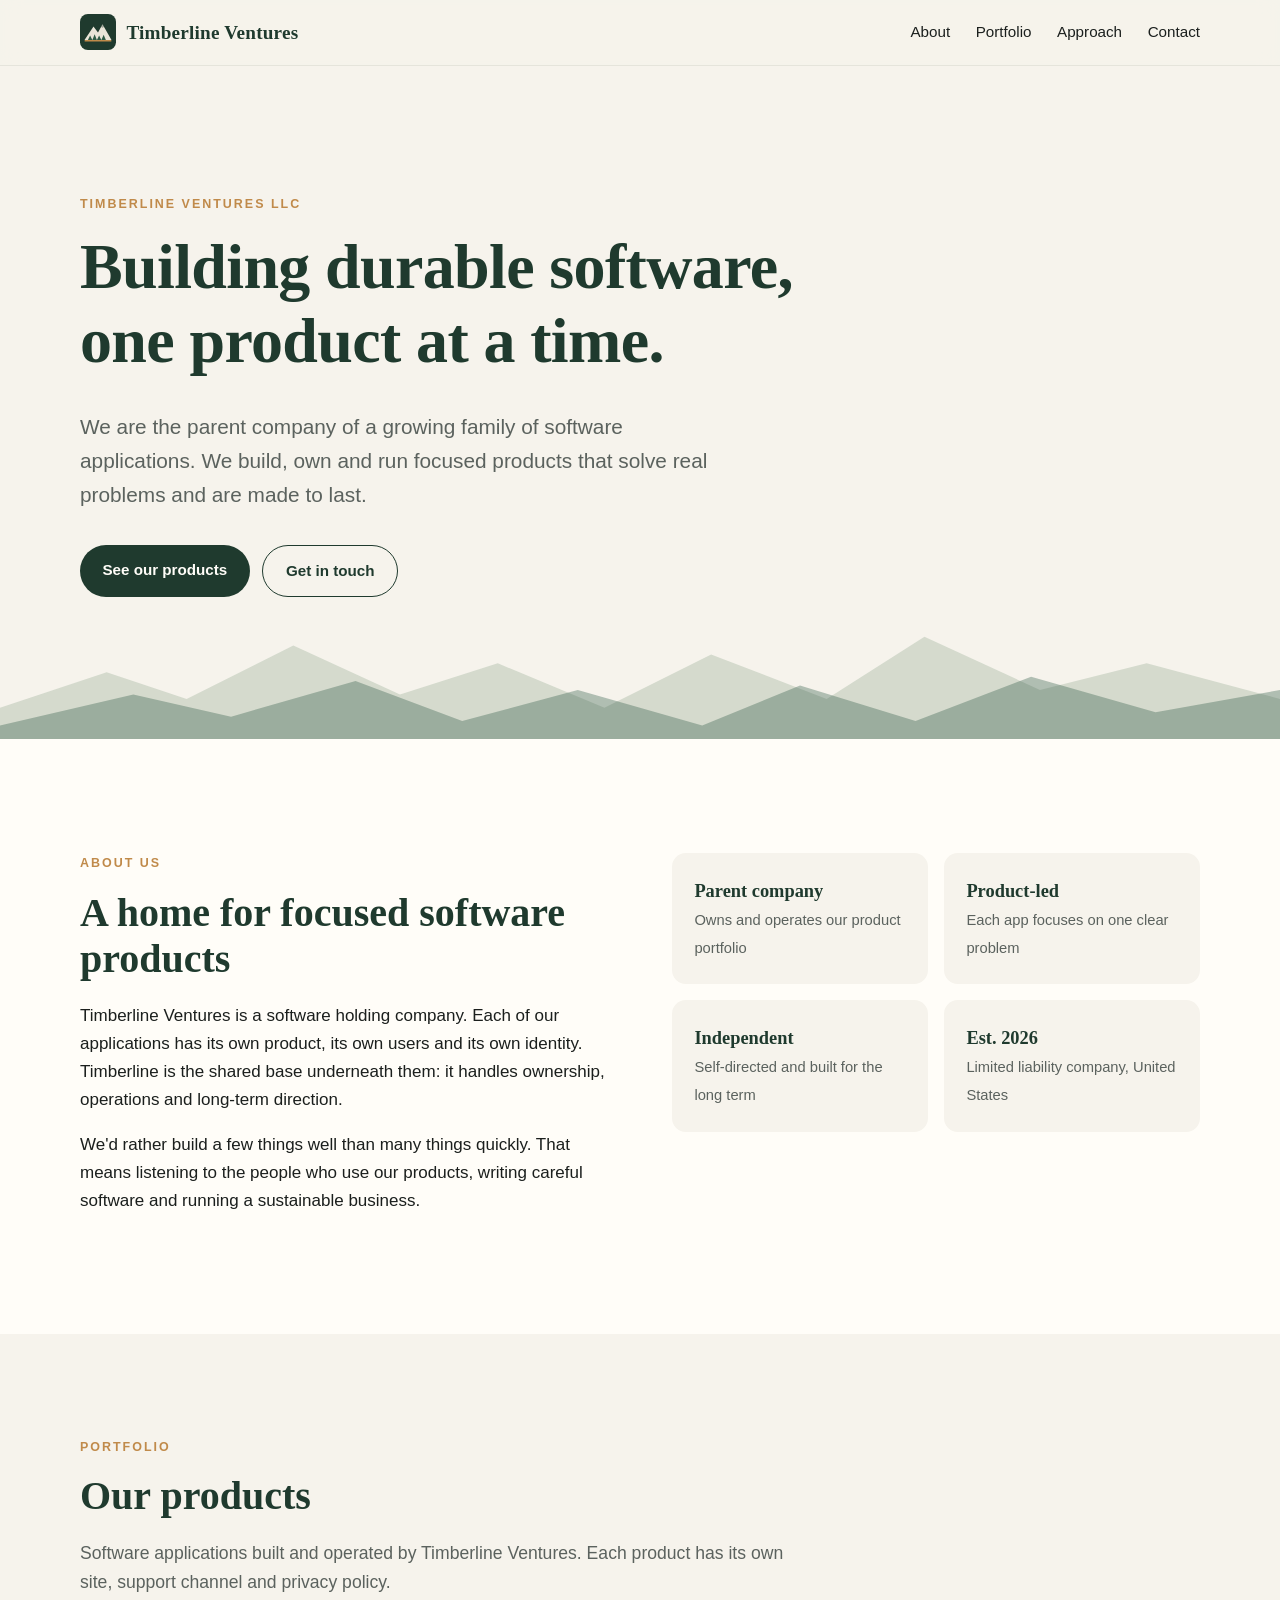
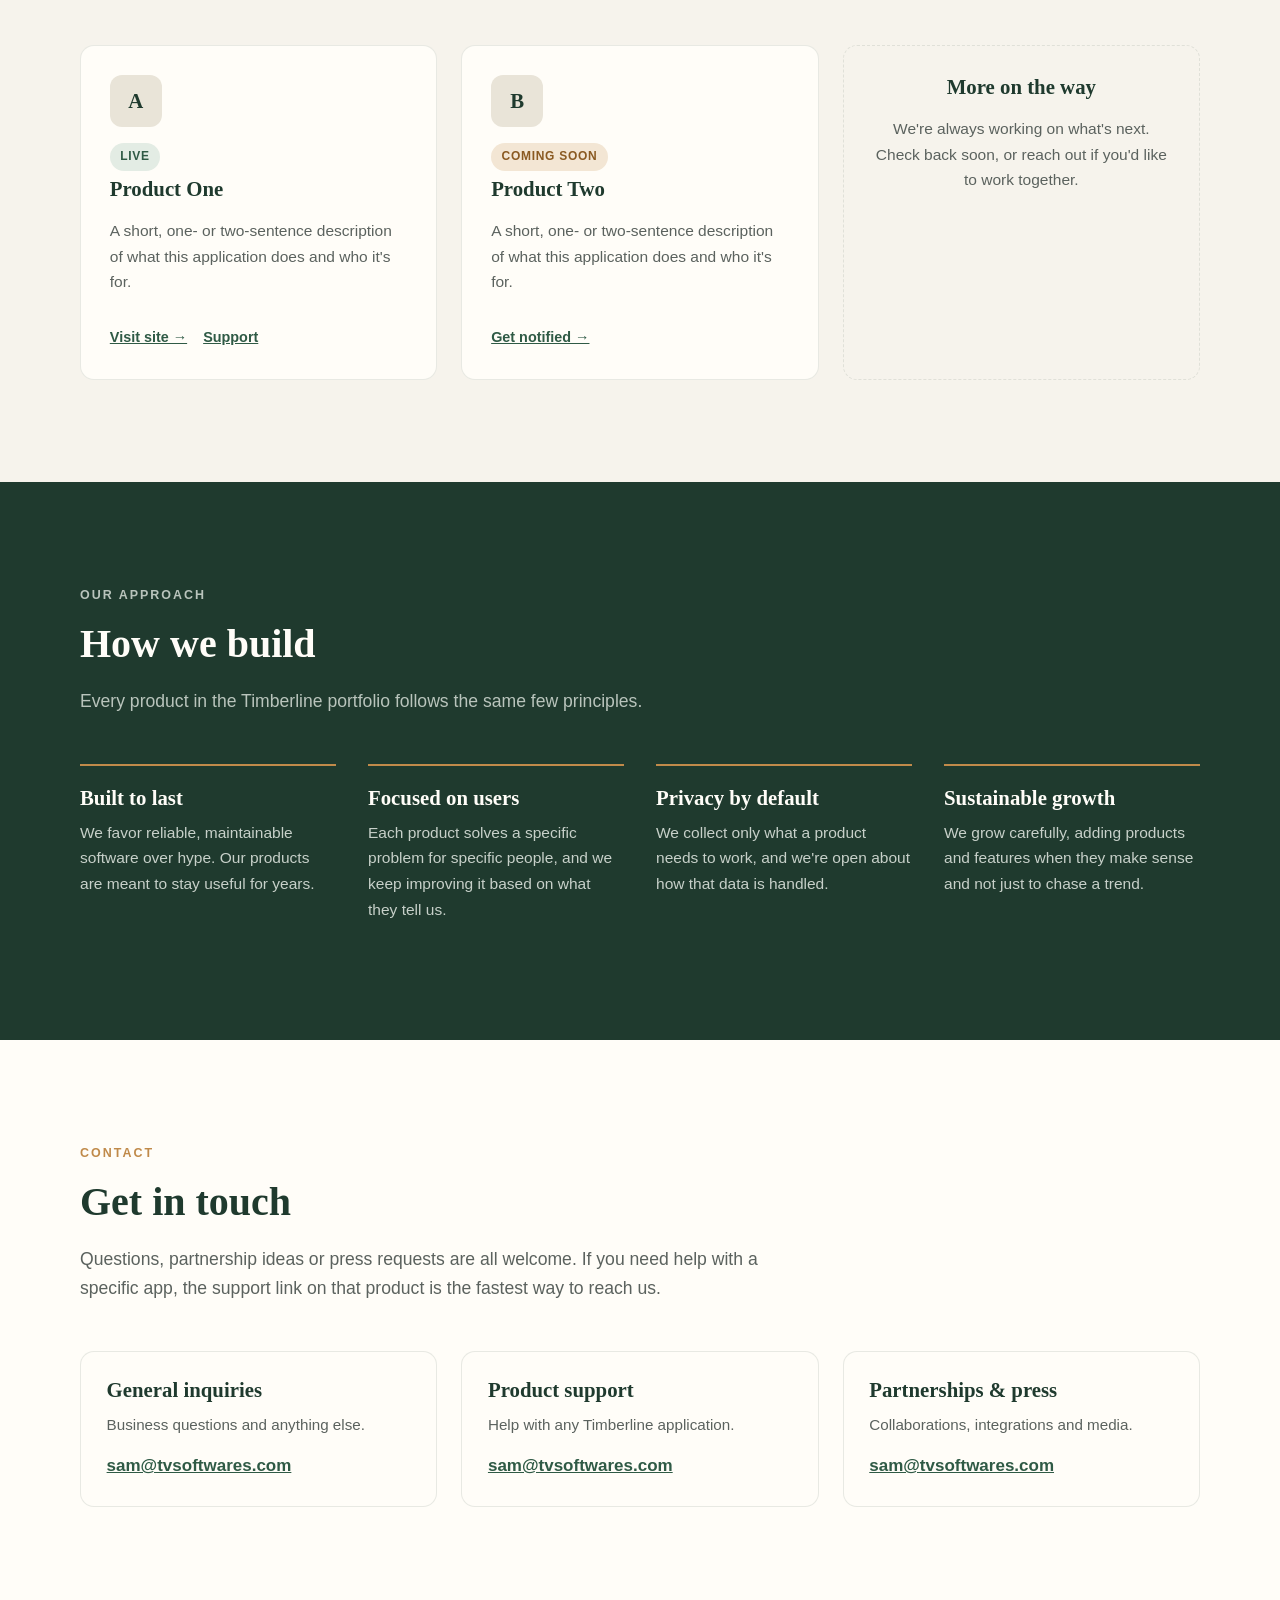
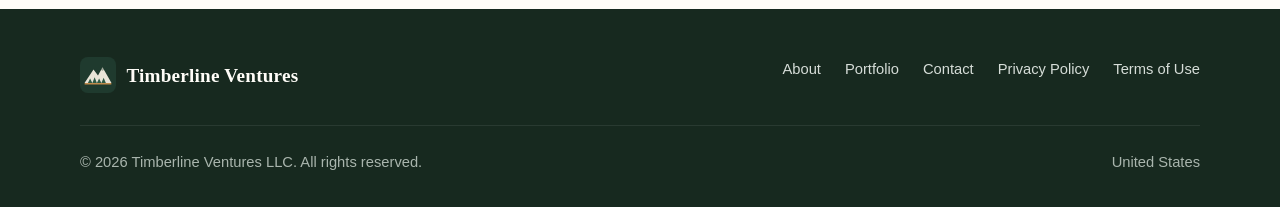
==== index.html @ 9f392086 "Initial site for tvsoftwares.com Co-Authored-By: Claude Opus 5.5 <noreply@anthropic.com>" ====
<!DOCTYPE html>
<html lang="en">
<head>
  <meta charset="utf-8">
  <meta name="viewport" content="width=device-width, initial-scale=1">
  <title>Timberline Ventures LLC — Building and operating software products</title>
  <meta name="description" content="Timberline Ventures LLC is the parent company of a growing portfolio of software applications. We build, own, and operate focused, durable products.">
  <meta name="theme-color" content="#1f3a2e">
  <link rel="canonical" href="https://tvsoftwares.com/">
  <meta property="og:type" content="website">
  <meta property="og:title" content="Timberline Ventures LLC">
  <meta property="og:description" content="The parent company behind a growing portfolio of focused, durable software products.">
  <meta property="og:url" content="https://tvsoftwares.com/">
  <meta property="og:image" content="https://tvsoftwares.com/assets/logo.svg">
  <meta name="twitter:card" content="summary">
  <link rel="icon" href="assets/logo.svg" type="image/svg+xml">
  <link rel="stylesheet" href="assets/styles.css">
  <script type="application/ld+json">
  {
    "@context": "https://schema.org",
    "@type": "Organization",
    "name": "Timberline Ventures LLC",
    "url": "https://tvsoftwares.com/",
    "logo": "https://tvsoftwares.com/assets/logo.svg",
    "email": "sam@tvsoftwares.com"
  }
  </script>
</head>
<body>
  <a class="skip-link" href="#main">Skip to content</a>

  <header class="site-header">
    <nav class="container nav" aria-label="Primary">
      <a class="brand" href="#top">
        <img src="assets/logo.svg" alt="" width="36" height="36">
        <span>Timberline Ventures</span>
      </a>
      <ul class="nav-links">
        <li class="hide-sm"><a href="#about">About</a></li>
        <li><a href="#portfolio">Portfolio</a></li>
        <li class="hide-sm"><a href="#approach">Approach</a></li>
        <li><a href="#contact">Contact</a></li>
      </ul>
    </nav>
  </header>

  <main id="main">
    <!-- Hero -->
    <section class="hero" id="top">
      <div class="container">
        <p class="eyebrow">Timberline Ventures LLC</p>
        <h1>Building durable software,<br>one product at a time.</h1>
        <p class="lead">We are the parent company of a growing family of software applications. We build, own and run focused products that solve real problems and are made to last.</p>
        <div class="hero-actions">
          <a class="btn btn-primary" href="#portfolio">See our products</a>
          <a class="btn btn-ghost" href="#contact">Get in touch</a>
        </div>
      </div>
      <svg class="hero-ridge" viewBox="0 0 1440 160" preserveAspectRatio="none" aria-hidden="true">
        <path d="M0 160 L0 110 L120 70 L210 100 L330 40 L450 95 L560 60 L680 110 L800 50 L930 100 L1040 30 L1170 90 L1290 60 L1440 100 L1440 160 Z" fill="#6f8f72" opacity=".25"/>
        <path d="M0 160 L0 130 L150 95 L260 120 L400 80 L520 125 L650 90 L790 130 L900 85 L1030 125 L1160 75 L1300 115 L1440 90 L1440 160 Z" fill="#2f5a45" opacity=".35"/>
        <path d="M0 160 L0 145 L1440 145 L1440 160 Z" fill="#fffdf8"/>
      </svg>
    </section>

    <!-- About -->
    <section class="section-alt" id="about">
      <div class="container split">
        <div>
          <p class="eyebrow">About us</p>
          <h2>A home for focused software products</h2>
          <p>Timberline Ventures is a software holding company. Each of our applications has its own product, its own users and its own identity. Timberline is the shared base underneath them: it handles ownership, operations and long-term direction.</p>
          <p>We'd rather build a few things well than many things quickly. That means listening to the people who use our products, writing careful software and running a sustainable business.</p>
        </div>
        <div class="facts">
          <div class="fact"><strong>Parent company</strong><span>Owns and operates our product portfolio</span></div>
          <div class="fact"><strong>Product-led</strong><span>Each app focuses on one clear problem</span></div>
          <div class="fact"><strong>Independent</strong><span>Self-directed and built for the long term</span></div>
          <!-- TODO: update with your state of formation and year founded -->
          <div class="fact"><strong>Est. 2026</strong><span>Limited liability company, United States</span></div>
        </div>
      </div>
    </section>

    <!-- Portfolio -->
    <section id="portfolio">
      <div class="container">
        <div class="section-head">
          <p class="eyebrow">Portfolio</p>
          <h2>Our products</h2>
          <p>Software applications built and operated by Timberline Ventures. Each product has its own site, support channel and privacy policy.</p>
        </div>

        <div class="cards">
          <!--
            TODO: Replace these placeholder cards with your real applications.
            For each product, update the initial, name, tag, description and links.
            Tag options: <span class="tag">Live</span> or <span class="tag tag-soon">Coming soon</span>
          -->
          <article class="card">
            <div class="card-icon" aria-hidden="true">A</div>
            <span class="tag">Live</span>
            <h3>Product One</h3>
            <p>A short, one- or two-sentence description of what this application does and who it's for.</p>
            <div class="card-links">
              <a href="#">Visit site →</a>
              <a href="#">Support</a>
            </div>
          </article>

          <article class="card">
            <div class="card-icon" aria-hidden="true">B</div>
            <span class="tag tag-soon">Coming soon</span>
            <h3>Product Two</h3>
            <p>A short, one- or two-sentence description of what this application does and who it's for.</p>
            <div class="card-links">
              <a href="#contact">Get notified →</a>
            </div>
          </article>

          <article class="card card-placeholder">
            <h3>More on the way</h3>
            <p>We're always working on what's next. Check back soon, or reach out if you'd like to work together.</p>
          </article>
        </div>
      </div>
    </section>

    <!-- Approach -->
    <section class="section-dark" id="approach">
      <div class="container">
        <div class="section-head">
          <p class="eyebrow">Our approach</p>
          <h2>How we build</h2>
          <p>Every product in the Timberline portfolio follows the same few principles.</p>
        </div>
        <div class="principles">
          <div class="principle">
            <h3>Built to last</h3>
            <p>We favor reliable, maintainable software over hype. Our products are meant to stay useful for years.</p>
          </div>
          <div class="principle">
            <h3>Focused on users</h3>
            <p>Each product solves a specific problem for specific people, and we keep improving it based on what they tell us.</p>
          </div>
          <div class="principle">
            <h3>Privacy by default</h3>
            <p>We collect only what a product needs to work, and we're open about how that data is handled.</p>
          </div>
          <div class="principle">
            <h3>Sustainable growth</h3>
            <p>We grow carefully, adding products and features when they make sense and not just to chase a trend.</p>
          </div>
        </div>
      </div>
    </section>

    <!-- Contact -->
    <section class="section-alt" id="contact">
      <div class="container">
        <div class="section-head">
          <p class="eyebrow">Contact</p>
          <h2>Get in touch</h2>
          <p>Questions, partnership ideas or press requests are all welcome. If you need help with a specific app, the support link on that product is the fastest way to reach us.</p>
        </div>
        <div class="contact-grid">
          <div class="contact-item">
            <h3>General inquiries</h3>
            <p>Business questions and anything else.</p>
            <a href="mailto:sam@tvsoftwares.com">sam@tvsoftwares.com</a>
          </div>
          <div class="contact-item">
            <h3>Product support</h3>
            <p>Help with any Timberline application.</p>
            <a href="mailto:sam@tvsoftwares.com">sam@tvsoftwares.com</a>
          </div>
          <div class="contact-item">
            <h3>Partnerships &amp; press</h3>
            <p>Collaborations, integrations and media.</p>
            <a href="mailto:sam@tvsoftwares.com">sam@tvsoftwares.com</a>
          </div>
        </div>
      </div>
    </section>
  </main>

  <footer class="site-footer">
    <div class="container">
      <div class="footer-top">
        <a class="brand" href="#top">
          <img src="assets/logo.svg" alt="" width="32" height="32">
          <span>Timberline Ventures</span>
        </a>
        <ul class="footer-links">
          <li><a href="#about">About</a></li>
          <li><a href="#portfolio">Portfolio</a></li>
          <li><a href="#contact">Contact</a></li>
          <li><a href="privacy.html">Privacy Policy</a></li>
          <li><a href="terms.html">Terms of Use</a></li>
        </ul>
      </div>
      <div class="footer-bottom">
        <span>&copy; <span id="year">2026</span> Timberline Ventures LLC. All rights reserved.</span>
        <!-- TODO: optional business mailing address -->
        <span>United States</span>
      </div>
    </div>
  </footer>

  <script>document.getElementById('year').textContent = new Date().getFullYear();</script>
</body>
</html>
---- assets/styles.css ----
/* Timberline Ventures — site styles (no external dependencies) */
:root {
  --forest: #1f3a2e;
  --pine: #2f5a45;
  --moss: #6f8f72;
  --cream: #f6f3ec;
  --paper: #fffdf8;
  --stone: #e9e4d8;
  --ink: #1b1f1d;
  --muted: #5b625e;
  --amber: #c08a4a;
  --radius: 14px;
  --max: 1120px;
  --serif: "Iowan Old Style", "Palatino Linotype", Palatino, "Book Antiqua", Georgia, serif;
  --sans: -apple-system, BlinkMacSystemFont, "Segoe UI", Roboto, "Helvetica Neue", Arial, sans-serif;
}

* { box-sizing: border-box; }
html { scroll-behavior: smooth; }
body {
  margin: 0;
  font-family: var(--sans);
  font-size: 17px;
  line-height: 1.65;
  color: var(--ink);
  background: var(--cream);
  -webkit-font-smoothing: antialiased;
}
img, svg { max-width: 100%; display: block; }
a { color: var(--pine); }
a:hover { color: var(--forest); }
h1, h2, h3 { font-family: var(--serif); line-height: 1.15; color: var(--forest); margin: 0 0 .5em; font-weight: 600; }
h1 { font-size: clamp(2.4rem, 5.5vw, 4rem); letter-spacing: -0.01em; }
h2 { font-size: clamp(1.8rem, 3.5vw, 2.5rem); }
h3 { font-size: 1.3rem; }
p { margin: 0 0 1em; }

.container { width: min(100% - 2.5rem, var(--max)); margin-inline: auto; }
.skip-link { position: absolute; left: -9999px; }
.skip-link:focus { left: 1rem; top: 1rem; background: var(--paper); padding: .5rem 1rem; z-index: 100; }
:focus-visible { outline: 3px solid var(--amber); outline-offset: 3px; }

/* Header */
.site-header {
  position: sticky; top: 0; z-index: 50;
  background: rgba(246, 243, 236, .9);
  backdrop-filter: saturate(140%) blur(10px);
  -webkit-backdrop-filter: saturate(140%) blur(10px);
  border-bottom: 1px solid rgba(31, 58, 46, .08);
}
.nav { display: flex; align-items: center; justify-content: space-between; gap: 1rem; padding: .9rem 0; }
.brand { display: flex; align-items: center; gap: .65rem; text-decoration: none; color: var(--forest); }
.brand img { width: 36px; height: 36px; }
.brand span { font-family: var(--serif); font-size: 1.2rem; font-weight: 600; letter-spacing: .01em; white-space: nowrap; line-height: 1.2; }
.nav-links { display: flex; gap: 1.6rem; list-style: none; margin: 0; padding: 0; }
.nav-links a { text-decoration: none; color: var(--ink); font-size: .95rem; font-weight: 500; }
.nav-links a:hover { color: var(--pine); }

/* Buttons */
.btn {
  display: inline-block; padding: .8rem 1.4rem; border-radius: 999px;
  font-weight: 600; font-size: .95rem; text-decoration: none; transition: transform .15s, background .15s;
}
.btn-primary { background: var(--forest); color: var(--paper); }
.btn-primary:hover { background: var(--pine); color: var(--paper); transform: translateY(-1px); }
.btn-ghost { border: 1.5px solid var(--forest); color: var(--forest); }
.btn-ghost:hover { background: var(--forest); color: var(--paper); }

/* Hero */
.hero { position: relative; overflow: hidden; padding: clamp(4rem, 10vw, 8rem) 0 clamp(6rem, 12vw, 10rem); }
.eyebrow { text-transform: uppercase; letter-spacing: .16em; font-size: .78rem; font-weight: 700; color: var(--amber); margin-bottom: 1rem; }
.hero p.lead { font-size: clamp(1.1rem, 2vw, 1.3rem); color: var(--muted); max-width: 40rem; }
.hero-actions { display: flex; flex-wrap: wrap; gap: .8rem; margin-top: 2rem; }
.hero-ridge { position: absolute; left: 0; right: 0; bottom: -1px; width: 100%; height: auto; pointer-events: none; }

/* Sections */
section { padding: clamp(4rem, 8vw, 6.5rem) 0; }
.section-alt { background: var(--paper); }
.section-dark { background: var(--forest); color: var(--stone); }
.section-dark h2, .section-dark h3 { color: var(--paper); }
.section-head { max-width: 44rem; margin-bottom: 3rem; }
.section-head p { color: var(--muted); font-size: 1.1rem; }
.section-dark .section-head p { color: #b9c4bc; }
.section-head .eyebrow { color: var(--amber); font-size: .78rem; }

.split { display: grid; grid-template-columns: 1fr 1fr; gap: 4rem; align-items: start; }
.facts { display: grid; grid-template-columns: 1fr 1fr; gap: 1rem; }
.fact { background: var(--cream); border-radius: var(--radius); padding: 1.4rem; }
.fact strong { display: block; font-family: var(--serif); font-size: 1.15rem; color: var(--forest); }
.fact span { color: var(--muted); font-size: .92rem; }

/* Portfolio */
.cards { display: grid; grid-template-columns: repeat(auto-fit, minmax(280px, 1fr)); gap: 1.5rem; }
.card {
  background: var(--paper); border: 1px solid rgba(31, 58, 46, .1); border-radius: var(--radius);
  padding: 1.8rem; display: flex; flex-direction: column; gap: .4rem;
  transition: transform .2s, box-shadow .2s;
}
.card:hover { transform: translateY(-3px); box-shadow: 0 14px 30px -18px rgba(31, 58, 46, .45); }
.card-icon { width: 52px; height: 52px; border-radius: 12px; background: var(--stone); display: grid; place-items: center; font-family: var(--serif); font-weight: 700; font-size: 1.3rem; color: var(--forest); margin-bottom: .6rem; }
.card p { color: var(--muted); font-size: .97rem; flex: 1; }
.tag { align-self: flex-start; font-size: .75rem; font-weight: 700; letter-spacing: .06em; text-transform: uppercase; padding: .25rem .65rem; border-radius: 999px; background: #e3ece4; color: var(--pine); }
.tag-soon { background: #f3e6d4; color: #8a5a22; }
.card-links { display: flex; gap: 1rem; font-size: .9rem; font-weight: 600; margin-top: .6rem; }
.card-placeholder { border-style: dashed; background: transparent; justify-content: center; align-items: center; text-align: center; }

/* Principles */
.principles { display: grid; grid-template-columns: repeat(auto-fit, minmax(230px, 1fr)); gap: 2rem; }
.principle { border-top: 2px solid var(--amber); padding-top: 1.2rem; }
.principle p { color: #c7d0c9; font-size: .97rem; }

/* Contact */
.contact-grid { display: grid; grid-template-columns: repeat(auto-fit, minmax(240px, 1fr)); gap: 1.5rem; }
.contact-item { background: var(--paper); border-radius: var(--radius); padding: 1.6rem; border: 1px solid rgba(31, 58, 46, .1); }
.contact-item p { color: var(--muted); font-size: .95rem; }
.contact-item a { font-weight: 600; word-break: break-word; }

/* Footer */
.site-footer { background: #17291f; color: #a9b5ad; padding: 3rem 0 2rem; font-size: .92rem; }
.footer-top { display: flex; flex-wrap: wrap; justify-content: space-between; gap: 2rem; padding-bottom: 2rem; border-bottom: 1px solid rgba(255,255,255,.08); }
.site-footer .brand { color: var(--paper); }
.footer-links { display: flex; flex-wrap: wrap; gap: 1.5rem; list-style: none; margin: 0; padding: 0; }
.site-footer a { color: #d6ddd8; text-decoration: none; }
.site-footer a:hover { color: var(--paper); text-decoration: underline; }
.footer-bottom { padding-top: 1.5rem; display: flex; flex-wrap: wrap; justify-content: space-between; gap: 1rem; }

/* Legal pages */
.legal { padding: 4rem 0 5rem; }
.legal .container { max-width: 760px; }
.legal h2 { font-size: 1.5rem; margin-top: 2.2rem; }
.legal .updated { color: var(--muted); font-size: .95rem; }
.legal ul { padding-left: 1.2rem; }

/* Responsive */
@media (max-width: 820px) {
  .split { grid-template-columns: 1fr; gap: 2.5rem; }
  .nav-links { gap: 1rem; }
  .nav-links .hide-sm { display: none; }
}
@media (max-width: 480px) {
  .facts { grid-template-columns: 1fr; }
  .brand span { font-size: 1.05rem; }
}
@media (prefers-reduced-motion: reduce) {
  html { scroll-behavior: auto; }
  * { transition: none !important; }
}
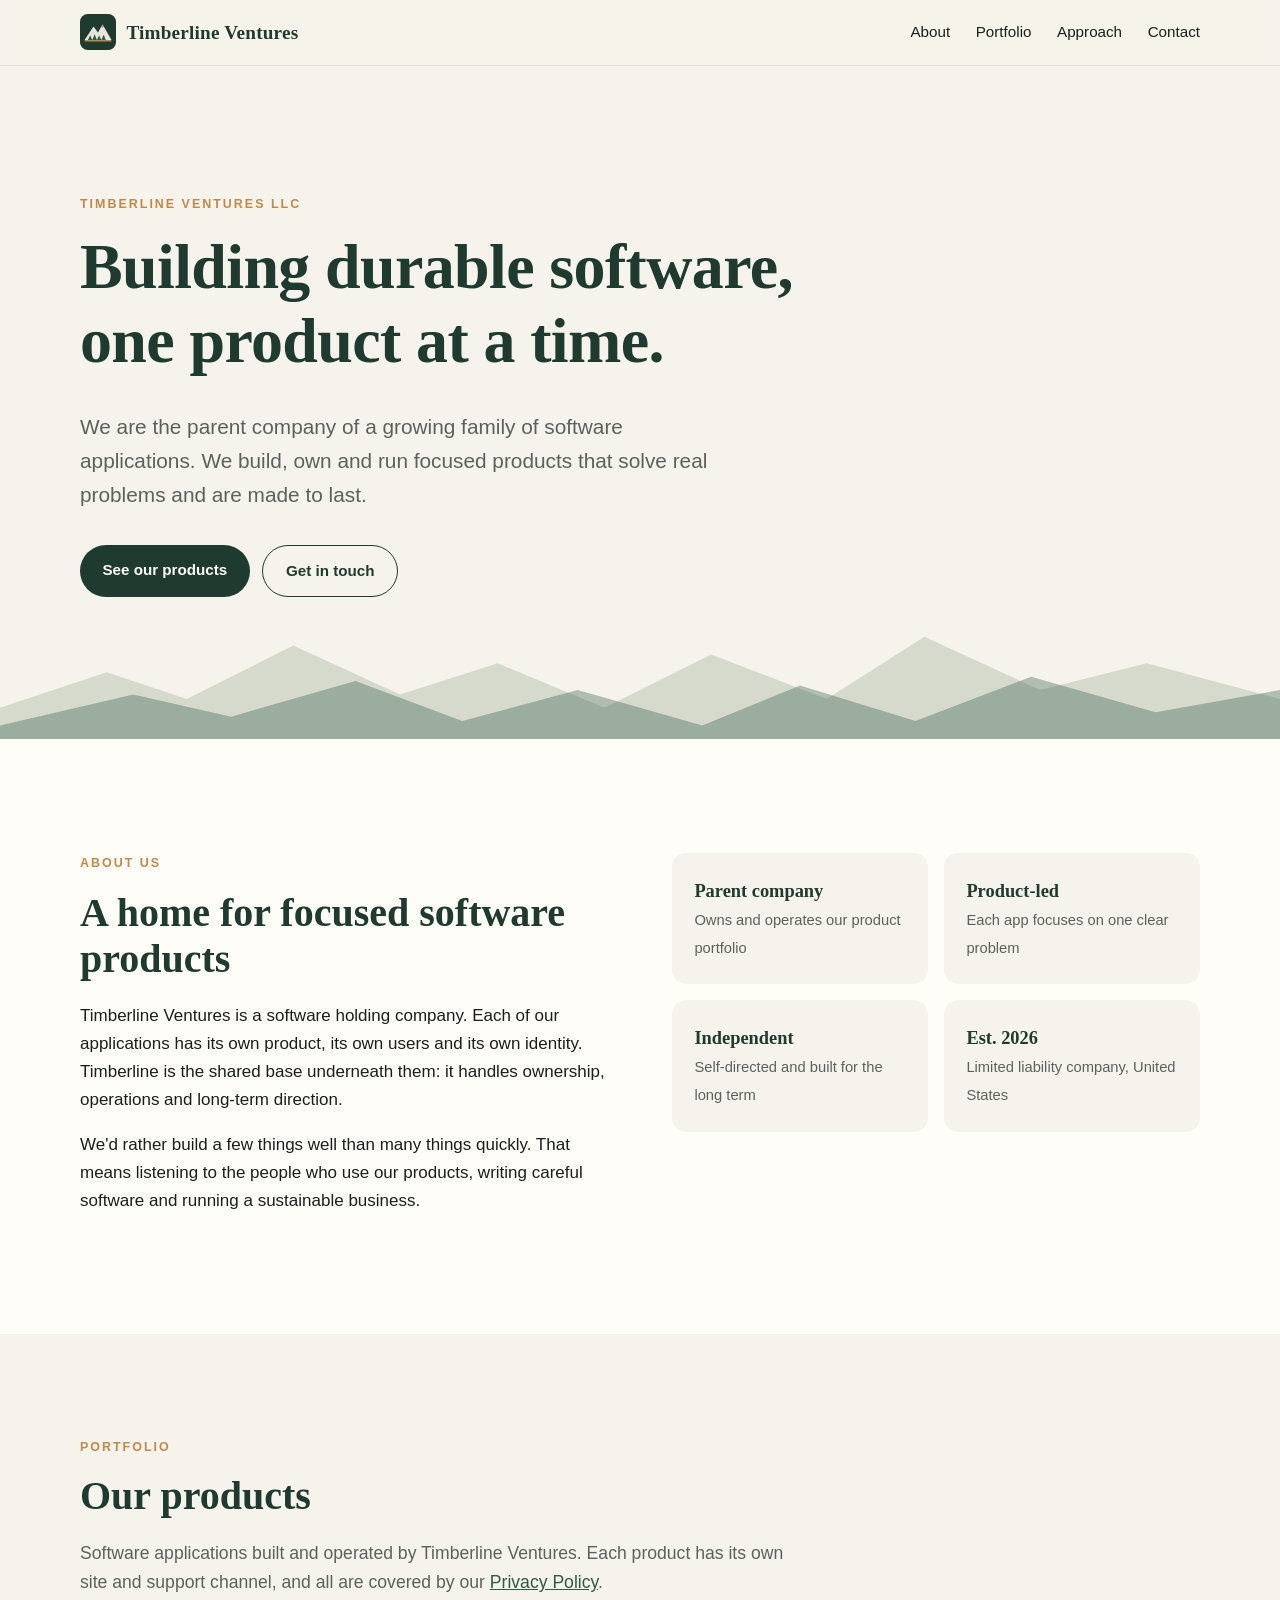
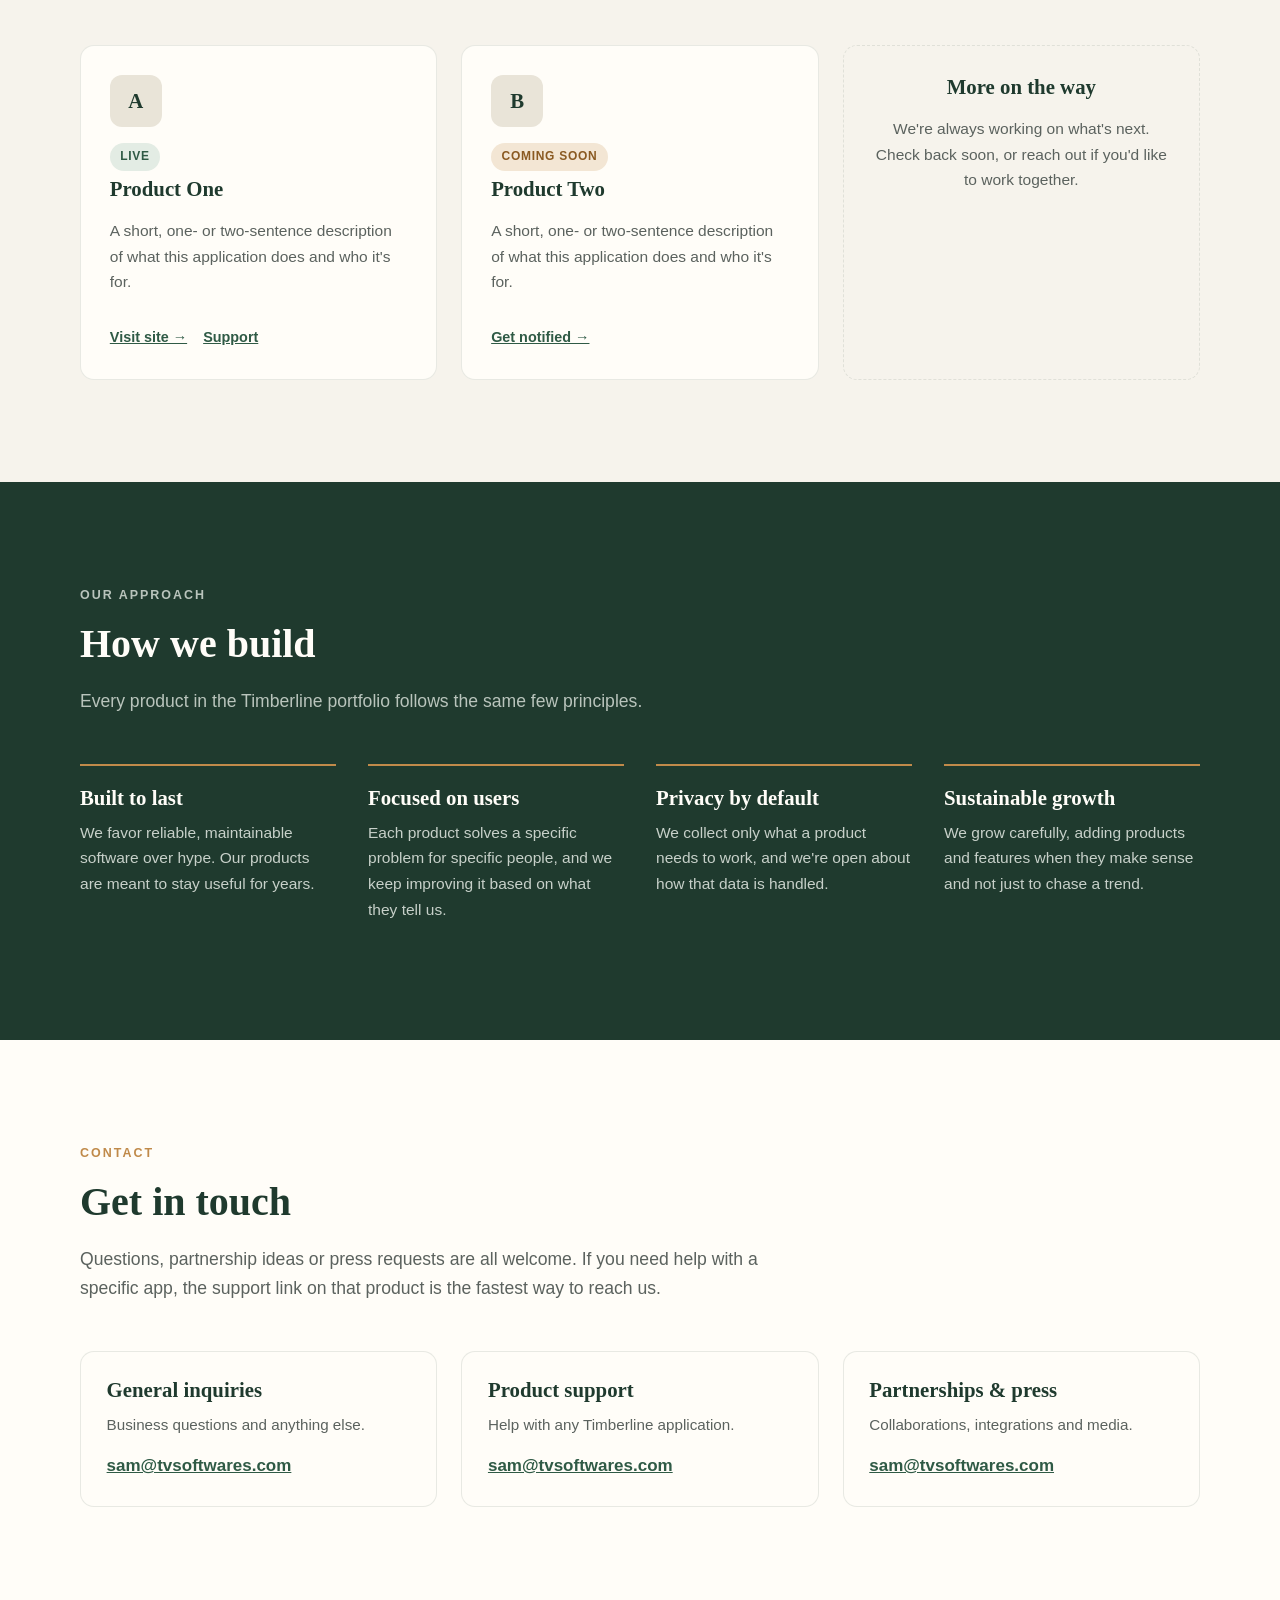
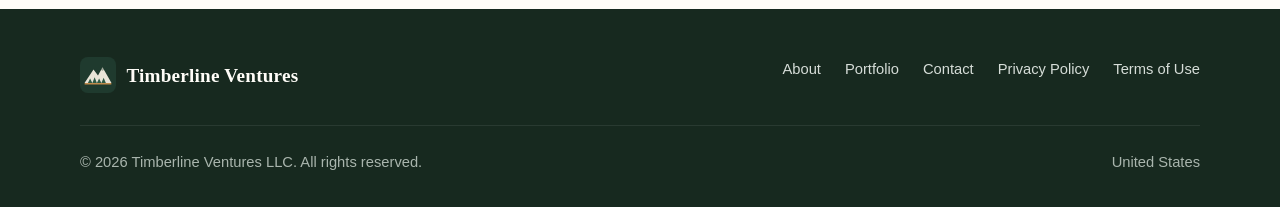
==== commit 7036504f: "Expand privacy policy to cover Timberline apps Rewrite privacy.html so it covers both the website an" ====
--- a/index.html
+++ b/index.html
@@ -88,7 +88,7 @@
         <div class="section-head">
           <p class="eyebrow">Portfolio</p>
           <h2>Our products</h2>
-          <p>Software applications built and operated by Timberline Ventures. Each product has its own site, support channel and privacy policy.</p>
+          <p>Software applications built and operated by Timberline Ventures. Each product has its own site and support channel, and all are covered by our <a href="privacy.html">Privacy Policy</a>.</p>
         </div>
 
         <div class="cards">
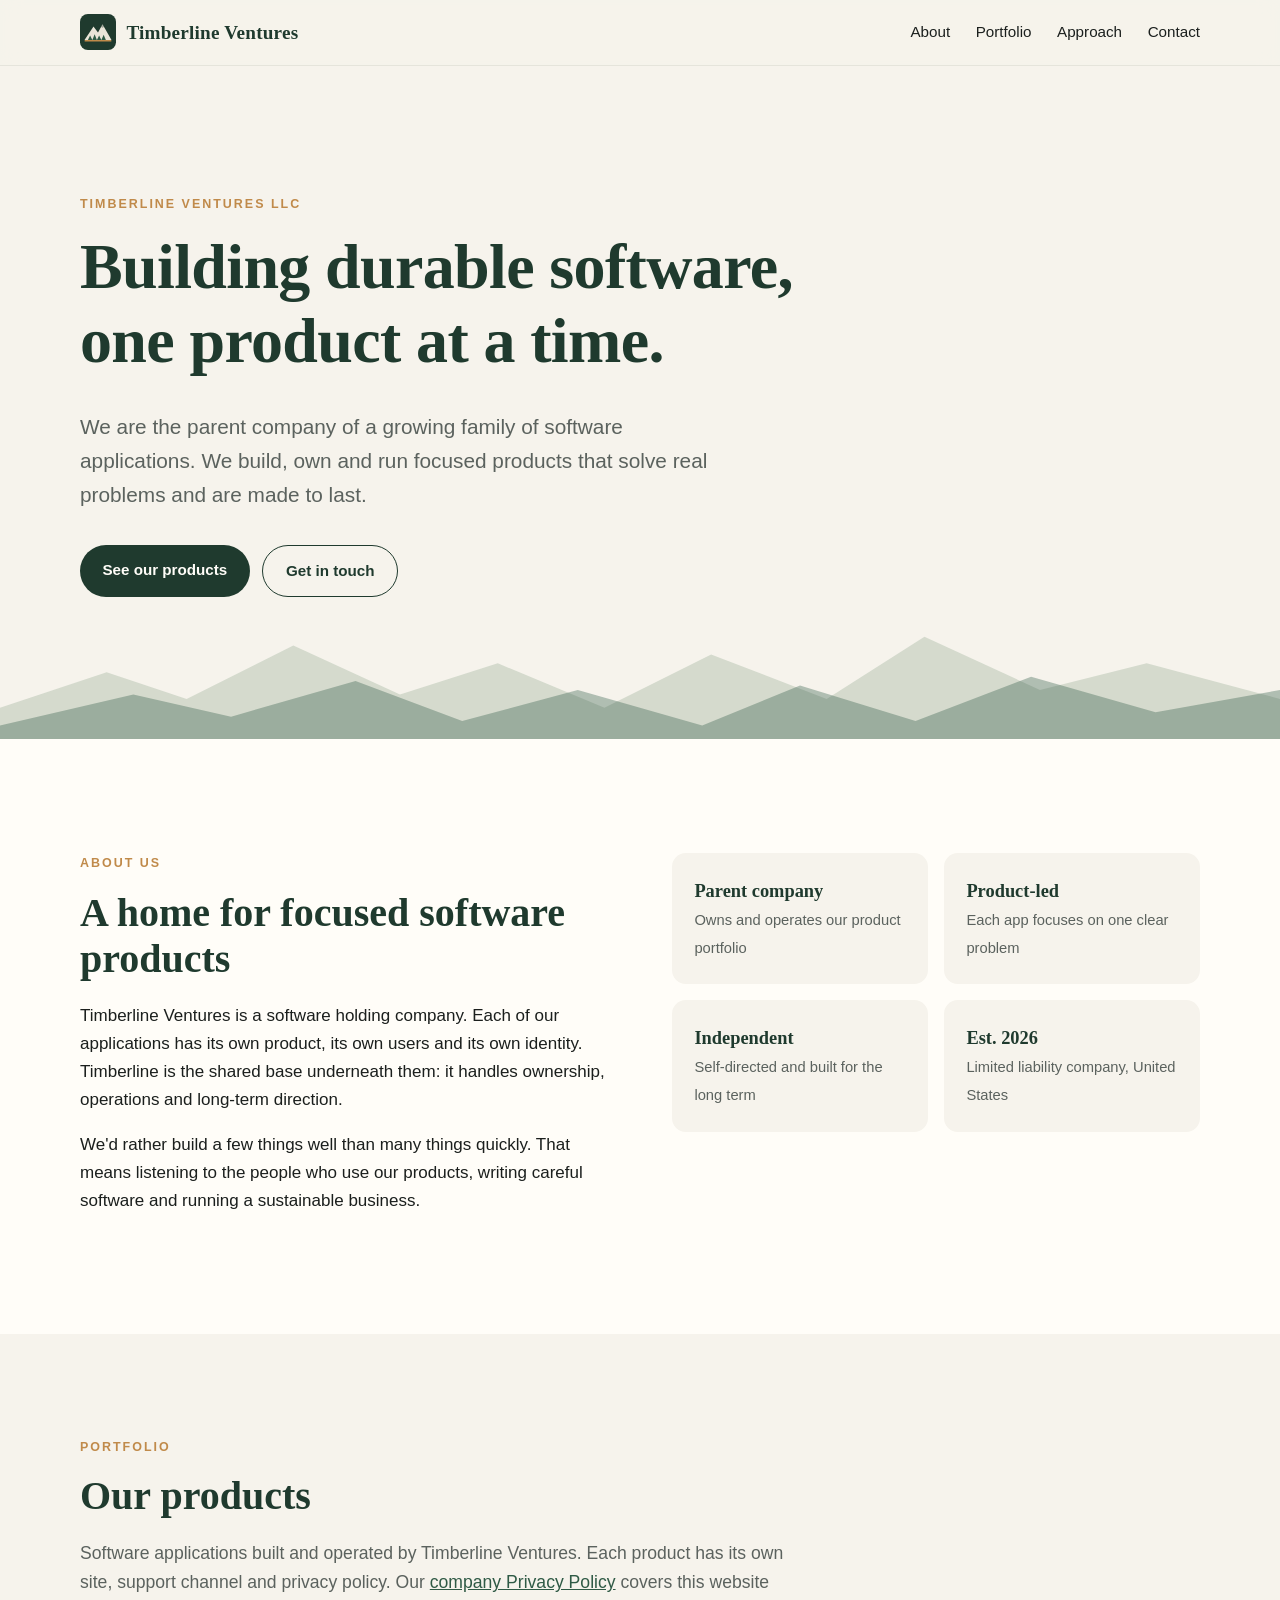
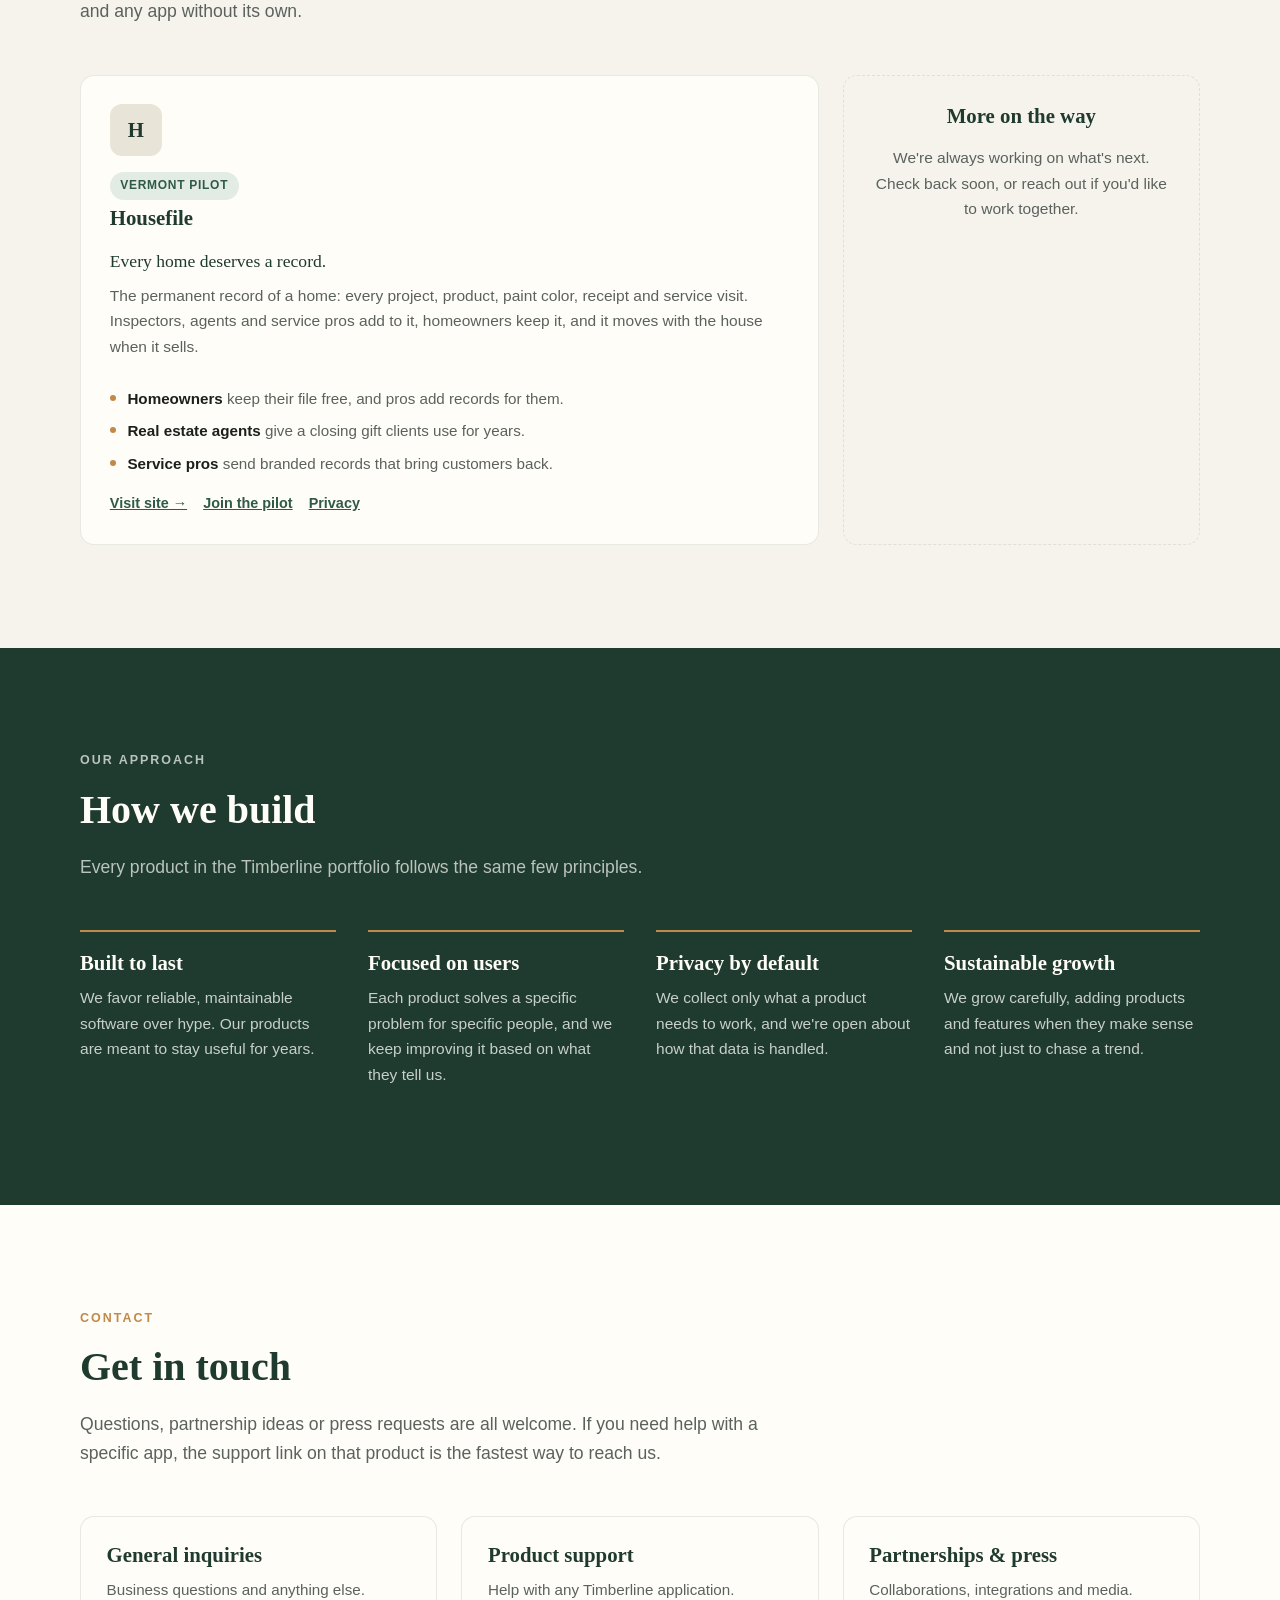
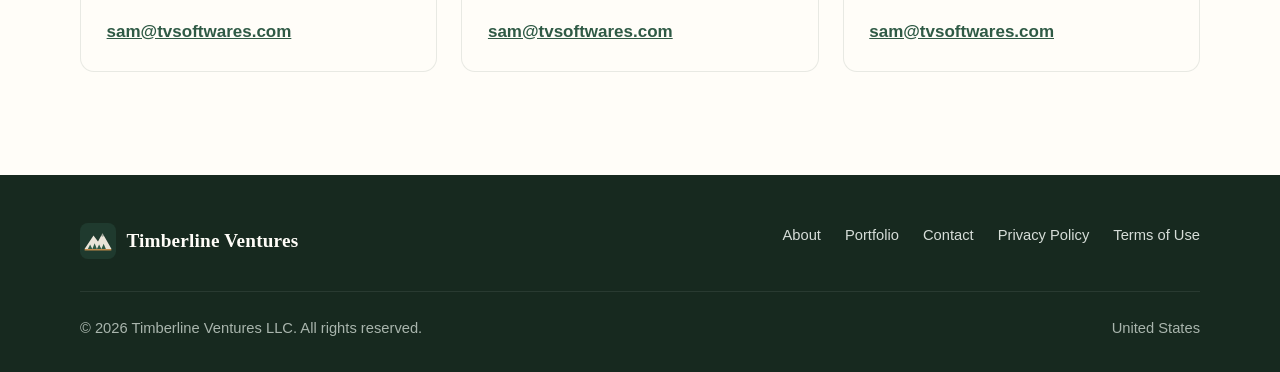
==== commit 812c596e: "Add Housefile to the portfolio Replace the placeholder product cards with Housefile, Timberline's fi" ====
--- a/index.html
+++ b/index.html
@@ -88,33 +88,27 @@
         <div class="section-head">
           <p class="eyebrow">Portfolio</p>
           <h2>Our products</h2>
-          <p>Software applications built and operated by Timberline Ventures. Each product has its own site and support channel, and all are covered by our <a href="privacy.html">Privacy Policy</a>.</p>
+          <p>Software applications built and operated by Timberline Ventures. Each product has its own site, support channel and privacy policy. Our <a href="privacy.html">company Privacy Policy</a> covers this website and any app without its own.</p>
         </div>
 
         <div class="cards">
-          <!--
-            TODO: Replace these placeholder cards with your real applications.
-            For each product, update the initial, name, tag, description and links.
-            Tag options: <span class="tag">Live</span> or <span class="tag tag-soon">Coming soon</span>
-          -->
-          <article class="card">
-            <div class="card-icon" aria-hidden="true">A</div>
-            <span class="tag">Live</span>
-            <h3>Product One</h3>
-            <p>A short, one- or two-sentence description of what this application does and who it's for.</p>
+          <!-- Add new products as additional <article class="card"> blocks.
+               Tag options: <span class="tag">Live</span> or <span class="tag tag-soon">Coming soon</span> -->
+          <article class="card card-featured">
+            <div class="card-icon" aria-hidden="true">H</div>
+            <span class="tag">Vermont pilot</span>
+            <h3>Housefile</h3>
+            <p class="card-tagline">Every home deserves a record.</p>
+            <p>The permanent record of a home: every project, product, paint color, receipt and service visit. Inspectors, agents and service pros add to it, homeowners keep it, and it moves with the house when it sells.</p>
+            <ul class="card-points">
+              <li><strong>Homeowners</strong> keep their file free, and pros add records for them.</li>
+              <li><strong>Real estate agents</strong> give a closing gift clients use for years.</li>
+              <li><strong>Service pros</strong> send branded records that bring customers back.</li>
+            </ul>
             <div class="card-links">
-              <a href="#">Visit site →</a>
-              <a href="#">Support</a>
-            </div>
-          </article>
-
-          <article class="card">
-            <div class="card-icon" aria-hidden="true">B</div>
-            <span class="tag tag-soon">Coming soon</span>
-            <h3>Product Two</h3>
-            <p>A short, one- or two-sentence description of what this application does and who it's for.</p>
-            <div class="card-links">
-              <a href="#contact">Get notified →</a>
+              <a href="https://apphousefile.com/">Visit site →</a>
+              <a href="https://apphousefile.com/pilot">Join the pilot</a>
+              <a href="https://apphousefile.com/privacy">Privacy</a>
             </div>
           </article>
 
--- a/assets/styles.css
+++ b/assets/styles.css
@@ -102,6 +102,13 @@
 .tag { align-self: flex-start; font-size: .75rem; font-weight: 700; letter-spacing: .06em; text-transform: uppercase; padding: .25rem .65rem; border-radius: 999px; background: #e3ece4; color: var(--pine); }
 .tag-soon { background: #f3e6d4; color: #8a5a22; }
 .card-links { display: flex; gap: 1rem; font-size: .9rem; font-weight: 600; margin-top: .6rem; }
+.card-featured { grid-column: span 2; }
+@media (max-width: 700px) { .card-featured { grid-column: auto; } }
+.card .card-tagline { flex: 0; font-family: var(--serif); font-size: 1.1rem; color: var(--forest); margin: 0; }
+.card-points { list-style: none; padding: 0; margin: .3rem 0 0; display: grid; gap: .45rem; font-size: .95rem; color: var(--muted); }
+.card-points li { padding-left: 1.1rem; position: relative; }
+.card-points li::before { content: ""; position: absolute; left: 0; top: .6em; width: 6px; height: 6px; border-radius: 50%; background: var(--amber); }
+.card-points strong { color: var(--ink); }
 .card-placeholder { border-style: dashed; background: transparent; justify-content: center; align-items: center; text-align: center; }
 
 /* Principles */
